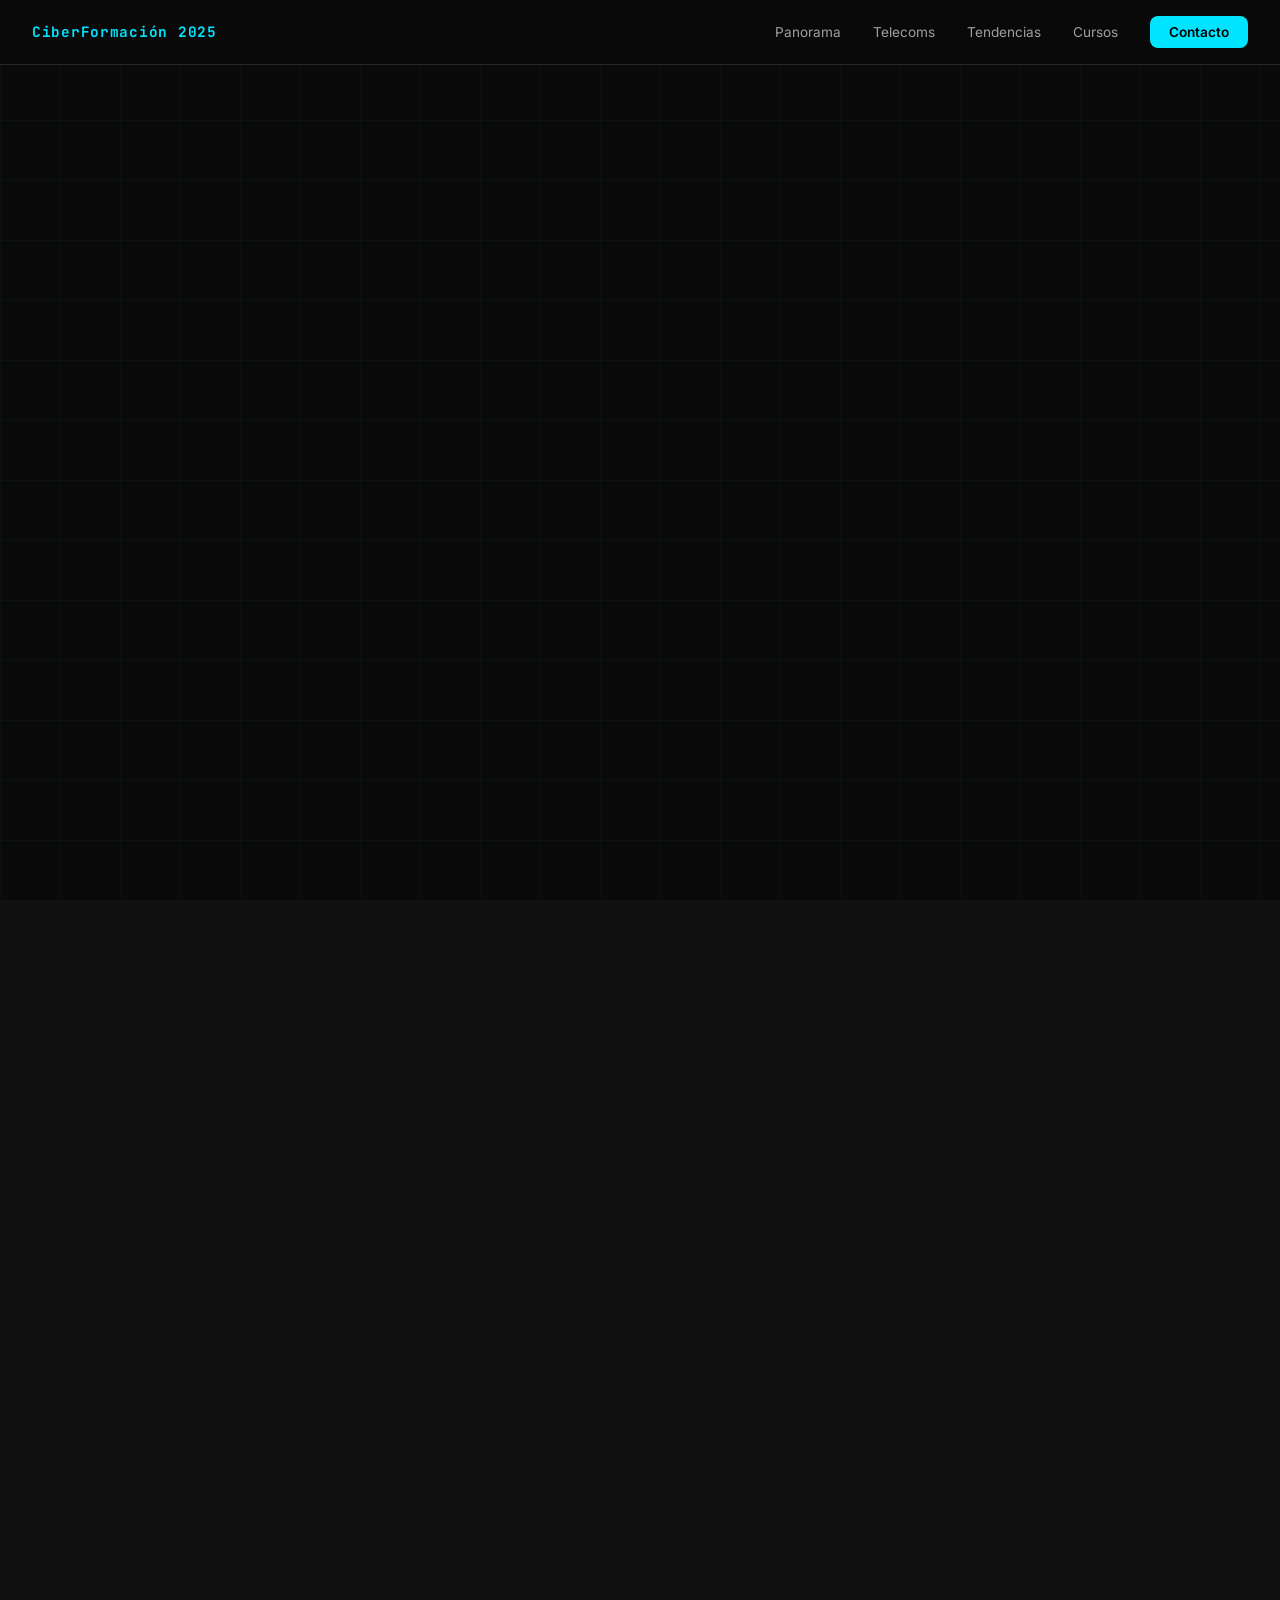
==== index.html @ 35f10e93 "feat: add global panorama section with 3 verified stat cards" ====
<!DOCTYPE html>
<html lang="es">
<head>
  <meta charset="UTF-8" />
  <meta name="viewport" content="width=device-width, initial-scale=1.0" />
  <meta name="description" content="Tendencias en cursos de ciberseguridad para institutos de telecomunicaciones — 2025" />
  <title>Tendencias en Ciberseguridad · Formación del Futuro</title>
  <link rel="preconnect" href="https://fonts.googleapis.com" />
  <link rel="preconnect" href="https://fonts.gstatic.com" crossorigin />
  <link href="https://fonts.googleapis.com/css2?family=Inter:wght@400;600;700;900&family=JetBrains+Mono:wght@400;700&display=swap" rel="stylesheet" />
  <link rel="stylesheet" href="assets/css/style.css" />
</head>
<body>
  <nav class="nav" id="nav">
    <div class="nav__logo">CiberFormación 2025</div>
    <ul class="nav__links">
      <li><a href="#panorama">Panorama</a></li>
      <li><a href="#telecoms">Telecoms</a></li>
      <li><a href="#tendencias">Tendencias</a></li>
      <li><a href="#cursos">Cursos</a></li>
      <li><a href="#contacto" class="nav__cta">Contacto</a></li>
    </ul>
  </nav>

  <main>
    <!-- Sección 1: HERO -->
    <section class="hero" id="hero">
      <div class="hero__bg-grid"></div>
      <div class="hero__content container">
        <div class="hero__badge mono reveal">&gt;_ Tendencias · 2025</div>
        <h1 class="hero__title reveal reveal-delay-1">
          El futuro de la<br />
          <span class="hero__highlight">ciberseguridad</span><br />
          se enseña hoy
        </h1>
        <p class="hero__subtitle reveal reveal-delay-2">
          Las tendencias globales en formación ya llegaron a la región.<br />
          ¿Está su institución preparada para la demanda del mercado?
        </p>
        <div class="hero__stat reveal reveal-delay-3">
          <span class="hero__stat-number mono">4.8M</span>
          <span class="hero__stat-label">puestos de ciberseguridad sin cubrir globalmente · ISC2, 2024</span>
        </div>
        <a href="#panorama" class="hero__cta reveal reveal-delay-4">
          Ver tendencias ↓
        </a>
      </div>
    </section>

    <!-- Sección 2: PANORAMA GLOBAL -->
    <section class="section panorama" id="panorama">
      <div class="container">
        <div class="section__header reveal">
          <span class="section__label">01 · Panorama Global</span>
          <h2 class="section__title">El cibercrimen ya es la<br />tercera economía del mundo</h2>
          <p class="section__subtitle">Los números hablan por sí solos. La brecha de talento calificado es una crisis global.</p>
        </div>

        <div class="stats-grid">
          <div class="stat-card reveal reveal-delay-1">
            <div class="stat-card__icon">👥</div>
            <div class="stat-card__number mono">4.8M</div>
            <div class="stat-card__label">puestos de ciberseguridad<br />sin cubrir globalmente</div>
            <div class="stat-card__source">ISC2 Cybersecurity Workforce Study, 2024</div>
          </div>

          <div class="stat-card stat-card--accent reveal reveal-delay-2">
            <div class="stat-card__icon">💰</div>
            <div class="stat-card__number mono">$9.5T</div>
            <div class="stat-card__label">costo global del cibercrimen<br />en 2024 (USD)</div>
            <div class="stat-card__source">Cybersecurity Ventures, 2024</div>
          </div>

          <div class="stat-card reveal reveal-delay-3">
            <div class="stat-card__icon">⚡</div>
            <div class="stat-card__number mono">+30%</div>
            <div class="stat-card__label">aumento en ataques a<br />infraestructura crítica (YoY)</div>
            <div class="stat-card__source">KnowBe4 Report, Ago 2024 · 420M ataques/año</div>
          </div>
        </div>
      </div>
    </section>

    <!-- Sección 3: TELECOMUNICACIONES -->
    <section class="section telecoms" id="telecoms">
    </section>

    <!-- Sección 4: QUÉ SE ENSEÑA HOY -->
    <section class="section tendencias" id="tendencias">
    </section>

    <!-- Sección 5: LA BRECHA -->
    <section class="section brecha" id="brecha">
    </section>

    <!-- Sección 6: CURSOS DEL FUTURO -->
    <section class="section cursos" id="cursos">
    </section>

    <!-- Sección 7: PRÓXIMOS PASOS -->
    <section class="section contacto" id="contacto">
    </section>
  </main>

  <script src="assets/js/main.js"></script>
</body>
</html>
---- assets/css/style.css ----
/* ===== VARIABLES ===== */
:root {
  --bg-primary: #0a0a0a;
  --bg-secondary: #111111;
  --bg-card: #161616;
  --bg-card-hover: #1e1e1e;
  --accent-cyan: #00e5ff;
  --accent-green: #00ff88;
  --accent-purple: #7c3aed;
  --text-primary: #f0f0f0;
  --text-secondary: #a0a0a0;
  --text-muted: #606060;
  --border: #2a2a2a;
  --font-sans: 'Inter', system-ui, sans-serif;
  --font-mono: 'JetBrains Mono', 'Courier New', monospace;
  --radius: 8px;
  --radius-lg: 16px;
  --shadow: 0 0 40px rgba(0, 229, 255, 0.08);
  --transition: 0.3s ease;
  --max-width: 1100px;
}

/* ===== RESET ===== */
*, *::before, *::after {
  box-sizing: border-box;
  margin: 0;
  padding: 0;
}

html {
  scroll-behavior: smooth;
  font-size: 16px;
}

body {
  background-color: var(--bg-primary);
  color: var(--text-primary);
  font-family: var(--font-sans);
  line-height: 1.6;
  overflow-x: hidden;
}

img { max-width: 100%; }
a { color: inherit; text-decoration: none; }

/* ===== TIPOGRAFÍA ===== */
h1, h2, h3, h4 {
  line-height: 1.2;
  font-weight: 700;
}

h1 { font-size: clamp(2.2rem, 5vw, 4rem); }
h2 { font-size: clamp(1.8rem, 3.5vw, 2.8rem); }
h3 { font-size: clamp(1.2rem, 2vw, 1.5rem); }

.mono { font-family: var(--font-mono); }

/* ===== LAYOUT UTILIDADES ===== */
.container {
  max-width: var(--max-width);
  margin: 0 auto;
  padding: 0 2rem;
}

.section {
  padding: 6rem 0;
}

.section__header {
  text-align: center;
  margin-bottom: 4rem;
}

.section__label {
  font-family: var(--font-mono);
  font-size: 0.8rem;
  color: var(--accent-cyan);
  letter-spacing: 0.2em;
  text-transform: uppercase;
  margin-bottom: 1rem;
  display: block;
}

.section__title {
  color: var(--text-primary);
  margin-bottom: 1rem;
}

.section__subtitle {
  color: var(--text-secondary);
  font-size: 1.1rem;
  max-width: 600px;
  margin: 0 auto;
}

/* ===== ANIMACIONES AL SCROLL ===== */
.reveal {
  opacity: 0;
  transform: translateY(30px);
  transition: opacity 0.6s ease, transform 0.6s ease;
}

.reveal.visible {
  opacity: 1;
  transform: translateY(0);
}

.reveal-delay-1 { transition-delay: 0.1s; }
.reveal-delay-2 { transition-delay: 0.2s; }
.reveal-delay-3 { transition-delay: 0.3s; }
.reveal-delay-4 { transition-delay: 0.4s; }
.reveal-delay-5 { transition-delay: 0.5s; }

/* ===== NAV ===== */
.nav {
  position: fixed;
  top: 0;
  left: 0;
  right: 0;
  z-index: 100;
  display: flex;
  align-items: center;
  justify-content: space-between;
  padding: 1.2rem 2rem;
  background: rgba(10, 10, 10, 0.85);
  backdrop-filter: blur(12px);
  border-bottom: 1px solid var(--border);
  transition: var(--transition);
}

.nav__logo {
  font-family: var(--font-mono);
  font-size: 0.9rem;
  color: var(--accent-cyan);
  font-weight: 700;
  letter-spacing: 0.05em;
}

.nav__links {
  display: flex;
  list-style: none;
  gap: 2rem;
  align-items: center;
}

.nav__links a {
  font-size: 0.85rem;
  color: var(--text-secondary);
  transition: color var(--transition);
}

.nav__links a:hover { color: var(--text-primary); }

.nav__cta {
  background: var(--accent-cyan);
  color: #000 !important;
  padding: 0.5rem 1.2rem;
  border-radius: var(--radius);
  font-weight: 600;
  font-size: 0.85rem !important;
  transition: opacity var(--transition) !important;
}

.nav__cta:hover { opacity: 0.85; }

@media (max-width: 768px) {
  .nav__links { display: none; }
}

/* ===== HERO ===== */
.hero {
  min-height: 100vh;
  display: flex;
  align-items: center;
  position: relative;
  overflow: hidden;
  padding: 8rem 0 4rem;
}

.hero__bg-grid {
  position: absolute;
  inset: 0;
  background-image:
    linear-gradient(rgba(0, 229, 255, 0.03) 1px, transparent 1px),
    linear-gradient(90deg, rgba(0, 229, 255, 0.03) 1px, transparent 1px);
  background-size: 60px 60px;
  pointer-events: none;
}

.hero__content {
  position: relative;
  z-index: 1;
}

.hero__badge {
  display: inline-block;
  font-size: 0.8rem;
  color: var(--accent-green);
  letter-spacing: 0.15em;
  margin-bottom: 1.5rem;
  padding: 0.4rem 1rem;
  border: 1px solid rgba(0, 255, 136, 0.3);
  border-radius: 999px;
}

.hero__title {
  font-size: clamp(2.8rem, 7vw, 5.5rem);
  font-weight: 900;
  line-height: 1.05;
  margin-bottom: 1.5rem;
  color: var(--text-primary);
}

.hero__highlight {
  color: var(--accent-cyan);
}

.hero__subtitle {
  font-size: clamp(1rem, 2vw, 1.2rem);
  color: var(--text-secondary);
  max-width: 560px;
  margin-bottom: 2.5rem;
  line-height: 1.7;
}

.hero__stat {
  display: flex;
  align-items: baseline;
  gap: 1rem;
  margin-bottom: 3rem;
  padding: 1.2rem 1.5rem;
  background: var(--bg-card);
  border: 1px solid var(--border);
  border-left: 3px solid var(--accent-cyan);
  border-radius: var(--radius);
  max-width: 520px;
}

.hero__stat-number {
  font-size: 2.5rem;
  font-weight: 700;
  color: var(--accent-cyan);
  white-space: nowrap;
}

.hero__stat-label {
  font-size: 0.82rem;
  color: var(--text-secondary);
  line-height: 1.4;
}

.hero__cta {
  display: inline-block;
  background: var(--accent-cyan);
  color: #000;
  font-weight: 700;
  font-size: 1rem;
  padding: 1rem 2.5rem;
  border-radius: var(--radius);
  transition: opacity var(--transition), transform var(--transition);
}

.hero__cta:hover {
  opacity: 0.85;
  transform: translateY(-2px);
}

/* ===== PANORAMA / STATS GRID ===== */
.panorama {
  background: var(--bg-secondary);
}

.stats-grid {
  display: grid;
  grid-template-columns: repeat(auto-fit, minmax(280px, 1fr));
  gap: 1.5rem;
}

.stat-card {
  background: var(--bg-card);
  border: 1px solid var(--border);
  border-radius: var(--radius-lg);
  padding: 2rem;
  transition: transform var(--transition), box-shadow var(--transition);
}

.stat-card:hover {
  transform: translateY(-4px);
  box-shadow: var(--shadow);
}

.stat-card--accent {
  border-color: rgba(0, 229, 255, 0.3);
  background: linear-gradient(135deg, var(--bg-card) 0%, rgba(0, 229, 255, 0.05) 100%);
}

.stat-card__icon {
  font-size: 2rem;
  margin-bottom: 1rem;
}

.stat-card__number {
  font-size: 3rem;
  font-weight: 700;
  color: var(--accent-cyan);
  line-height: 1;
  margin-bottom: 0.75rem;
}

.stat-card__label {
  font-size: 1rem;
  color: var(--text-primary);
  margin-bottom: 1rem;
  line-height: 1.4;
}

.stat-card__source {
  font-size: 0.72rem;
  color: var(--text-muted);
  font-family: var(--font-mono);
  border-top: 1px solid var(--border);
  padding-top: 0.75rem;
  margin-top: auto;
}
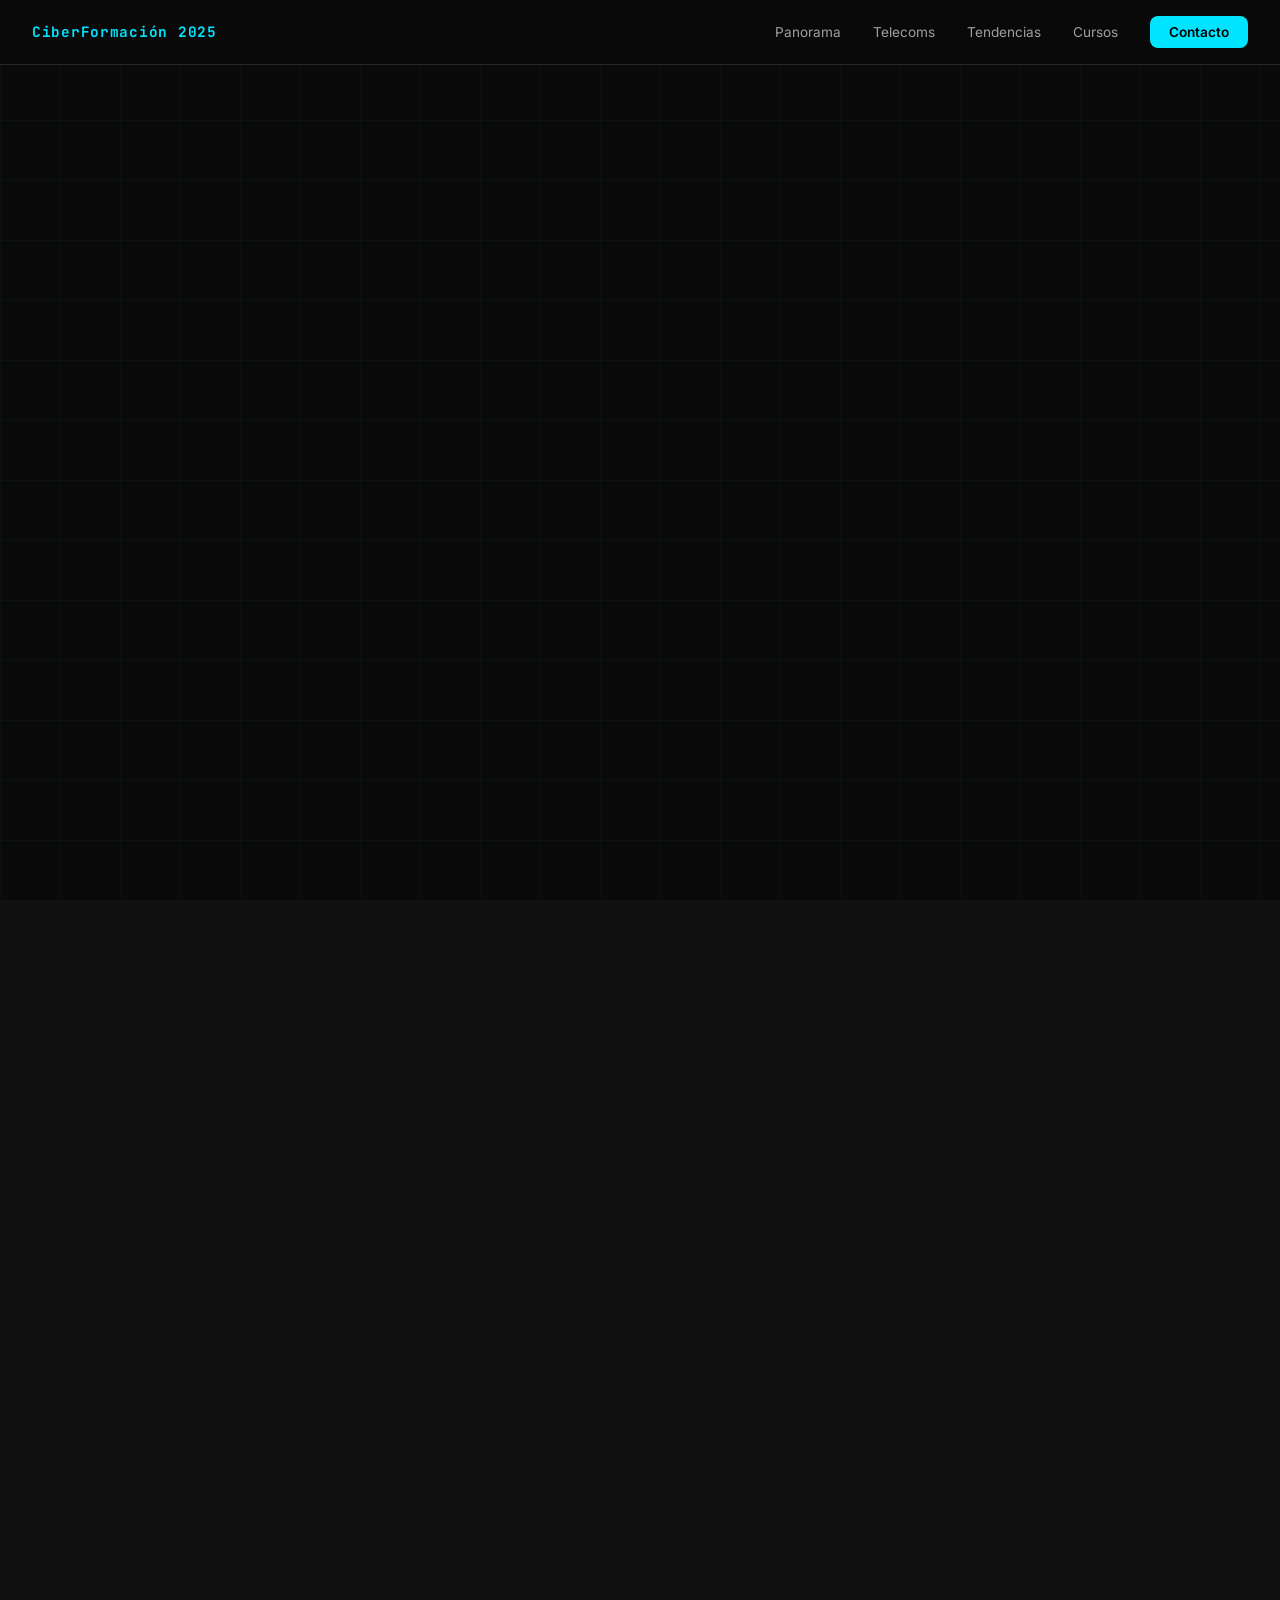
==== commit 8eb462c2: "feat: add telecoms threats section with Peruvian regulatory context" ====
--- a/index.html
+++ b/index.html
@@ -83,6 +83,63 @@
 
     <!-- Sección 3: TELECOMUNICACIONES -->
     <section class="section telecoms" id="telecoms">
+      <div class="container">
+        <div class="section__header reveal">
+          <span class="section__label">02 · Sector Telecomunicaciones</span>
+          <h2 class="section__title">Telecomunicaciones:<br />el sector más atacado</h2>
+          <p class="section__subtitle">La convergencia 5G, IT/OT y nuevas regulaciones convierten a este sector en objetivo prioritario.</p>
+        </div>
+
+        <div class="telecoms__grid">
+          <div class="telecoms__stats">
+            <div class="threat-item reveal reveal-delay-1">
+              <div class="threat-item__number mono">~50%</div>
+              <div class="threat-item__info">
+                <strong>del volumen global de DDoS</strong> afecta a telecoms · 37,000 ataques solo en H1 2023
+                <span class="threat-item__source">Zayo DDoS Report, 2023</span>
+              </div>
+            </div>
+            <div class="threat-item reveal reveal-delay-2">
+              <div class="threat-item__number mono">81%</div>
+              <div class="threat-item__info">
+                <strong>de organizaciones telecom</strong> están preocupadas por amenazas específicas a redes 5G
+                <span class="threat-item__source">Thales Telecom Data Threat Report, 2023</span>
+              </div>
+            </div>
+            <div class="threat-item reveal reveal-delay-3">
+              <div class="threat-item__number mono">73%</div>
+              <div class="threat-item__info">
+                <strong>de organizaciones con infraestructura OT</strong> sufrieron intrusiones que afectaron sistemas (era 49% en 2023)
+                <span class="threat-item__source">Fortinet OT Cybersecurity Report, 2024</span>
+              </div>
+            </div>
+            <div class="threat-item reveal reveal-delay-4">
+              <div class="threat-item__number mono">9</div>
+              <div class="threat-item__info">
+                <strong>operadoras de EEUU comprometidas</strong> por Salt Typhoon (China) — 1M+ registros de metadatos
+                <span class="threat-item__source">FBI/CISA Joint Advisory, 2024</span>
+              </div>
+            </div>
+          </div>
+
+          <div class="telecoms__regulation reveal reveal-delay-2">
+            <h3 class="telecoms__reg-title">Marco regulatorio — Perú</h3>
+            <div class="reg-card">
+              <div class="reg-card__badge mono">DS 017-2024-PCM</div>
+              <p class="reg-card__desc">Ley de Ciberdefensa — telecomunicaciones explícitamente incluido como infraestructura crítica. MTC y OSIPTEL como entidades responsables.</p>
+            </div>
+            <div class="reg-card reg-card--green">
+              <div class="reg-card__badge mono">ESNACIB 2026–2028</div>
+              <p class="reg-card__desc">Estrategia Nacional de Ciberseguridad recién aprobada. 8 pilares estratégicos de coordinación público-privada.</p>
+            </div>
+            <div class="reg-card">
+              <div class="reg-card__badge mono">&gt;1M ataques</div>
+              <p class="reg-card__desc">Ataques registrados en Perú durante 2024. El sector telecomunicaciones entre los más afectados.</p>
+              <span class="reg-card__source">El Comercio / Kaspersky, 2024</span>
+            </div>
+          </div>
+        </div>
+      </div>
     </section>
 
     <!-- Sección 4: QUÉ SE ENSEÑA HOY -->
--- a/assets/css/style.css
+++ b/assets/css/style.css
@@ -322,3 +322,89 @@
   padding-top: 0.75rem;
   margin-top: auto;
 }
+
+/* ===== TELECOMUNICACIONES ===== */
+.telecoms__grid {
+  display: grid;
+  grid-template-columns: 1fr 1fr;
+  gap: 3rem;
+  align-items: start;
+}
+
+@media (max-width: 768px) {
+  .telecoms__grid { grid-template-columns: 1fr; }
+}
+
+.threat-item {
+  display: flex;
+  gap: 1.2rem;
+  align-items: flex-start;
+  padding: 1.5rem 0;
+  border-bottom: 1px solid var(--border);
+}
+
+.threat-item:last-child { border-bottom: none; }
+
+.threat-item__number {
+  font-size: 2rem;
+  font-weight: 700;
+  color: var(--accent-green);
+  min-width: 80px;
+  line-height: 1;
+}
+
+.threat-item__info {
+  font-size: 0.9rem;
+  color: var(--text-secondary);
+  line-height: 1.5;
+}
+
+.threat-item__info strong { color: var(--text-primary); }
+
+.threat-item__source {
+  display: block;
+  font-size: 0.7rem;
+  font-family: var(--font-mono);
+  color: var(--text-muted);
+  margin-top: 0.5rem;
+}
+
+.telecoms__reg-title {
+  font-size: 1rem;
+  color: var(--text-secondary);
+  text-transform: uppercase;
+  letter-spacing: 0.1em;
+  margin-bottom: 1.5rem;
+  font-family: var(--font-mono);
+}
+
+.reg-card {
+  background: var(--bg-card);
+  border: 1px solid var(--border);
+  border-radius: var(--radius);
+  padding: 1.2rem;
+  margin-bottom: 1rem;
+}
+
+.reg-card--green { border-left: 3px solid var(--accent-green); }
+
+.reg-card__badge {
+  font-size: 0.75rem;
+  color: var(--accent-cyan);
+  margin-bottom: 0.5rem;
+  font-weight: 700;
+}
+
+.reg-card__desc {
+  font-size: 0.85rem;
+  color: var(--text-secondary);
+  line-height: 1.5;
+}
+
+.reg-card__source {
+  font-size: 0.7rem;
+  color: var(--text-muted);
+  font-family: var(--font-mono);
+  display: block;
+  margin-top: 0.5rem;
+}
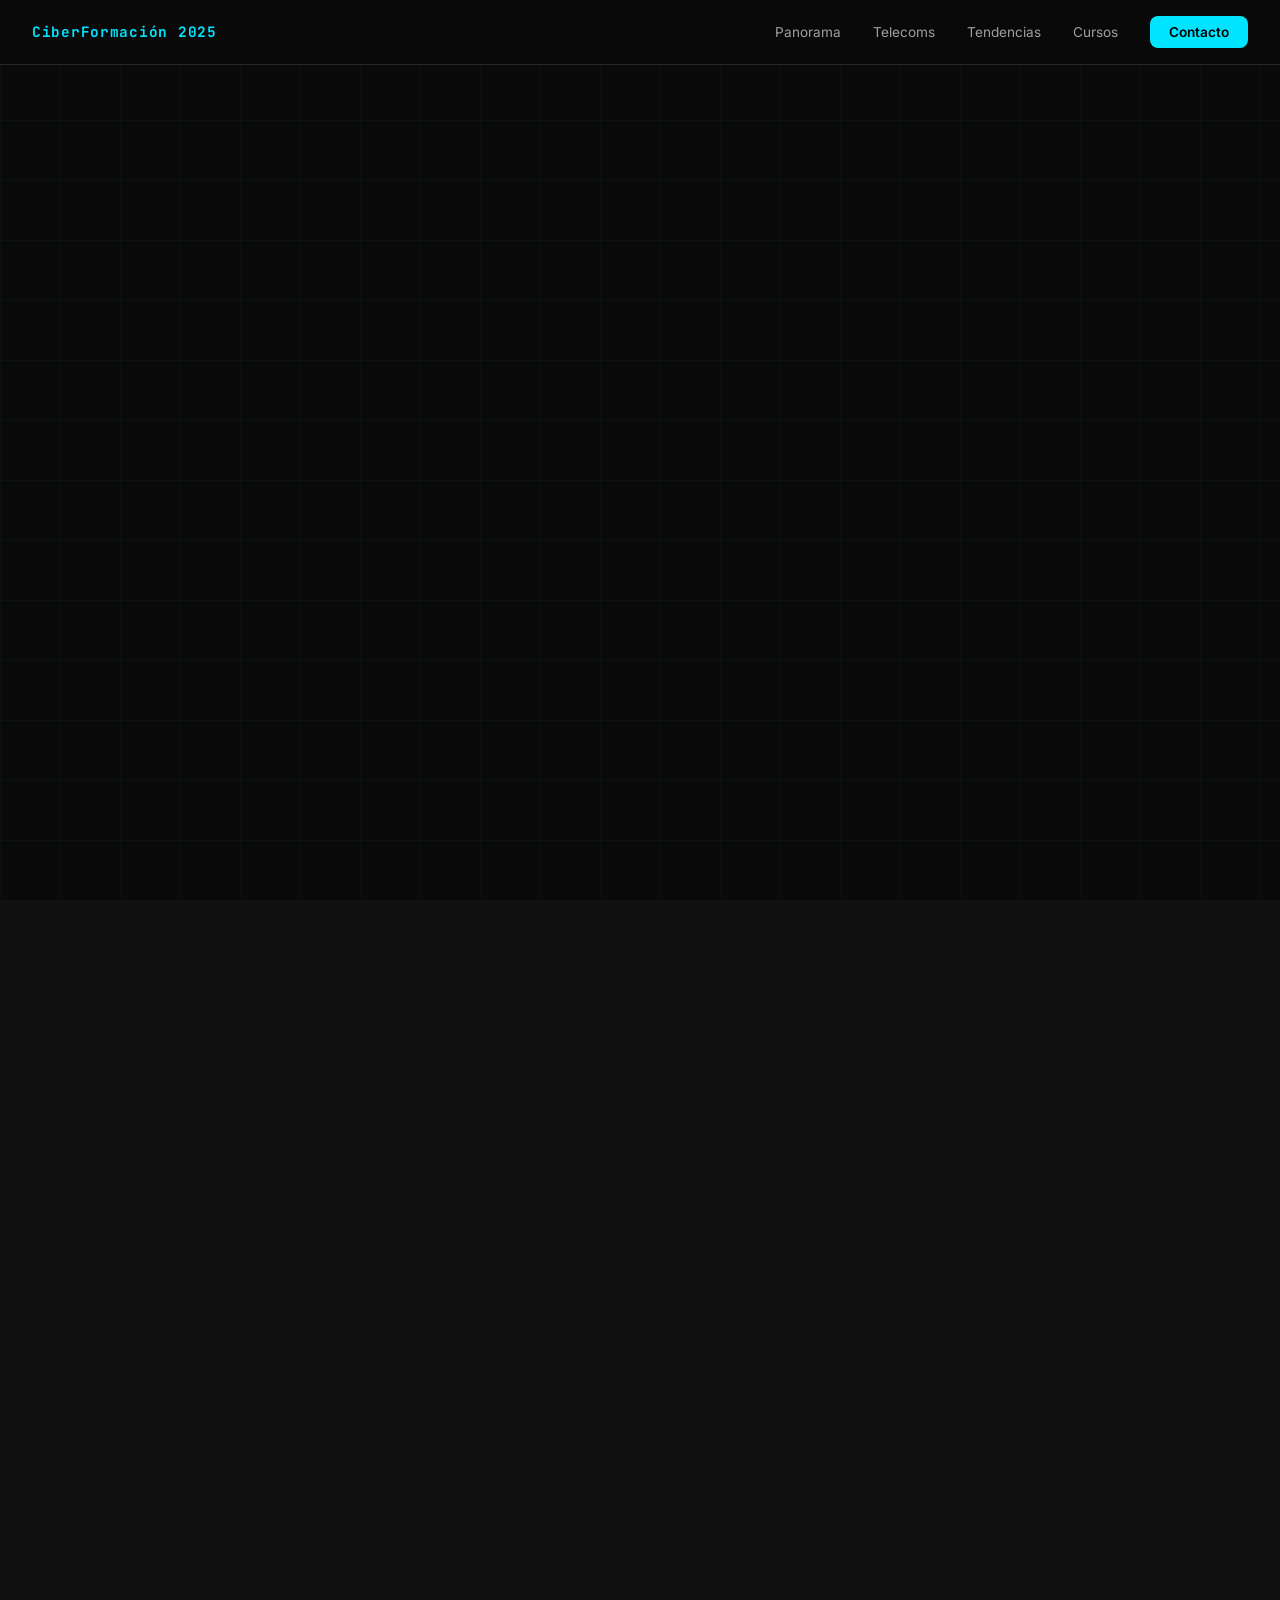
==== commit 3427efab: "feat: add global training trends section with 6 course cards" ====
--- a/index.html
+++ b/index.html
@@ -144,6 +144,52 @@
 
     <!-- Sección 4: QUÉ SE ENSEÑA HOY -->
     <section class="section tendencias" id="tendencias">
+      <div class="container">
+        <div class="section__header reveal">
+          <span class="section__label">03 · Formación Global</span>
+          <h2 class="section__title">Lo que los mejores<br />institutos ya enseñan</h2>
+          <p class="section__subtitle">SANS Institute, EC-Council, ISC2 e ISACA marcan la pauta. Estos son los cursos con mayor demanda.</p>
+        </div>
+
+        <div class="courses-trend-grid">
+          <div class="course-trend reveal reveal-delay-1">
+            <div class="course-trend__tag">Tendencia #1</div>
+            <h3 class="course-trend__title">AI aplicada a Ciberseguridad</h3>
+            <p class="course-trend__desc">Detección de amenazas con ML, análisis de anomalías, automatización de respuesta a incidentes (SOAR).</p>
+            <div class="course-trend__orgs">SANS · ISC2</div>
+          </div>
+          <div class="course-trend reveal reveal-delay-2">
+            <div class="course-trend__tag">Tendencia #2</div>
+            <h3 class="course-trend__title">Cloud Security &amp; Zero Trust</h3>
+            <p class="course-trend__desc">Seguridad en AWS/Azure/GCP, arquitecturas Zero Trust, gestión de identidades en entornos multi-nube.</p>
+            <div class="course-trend__orgs">EC-Council · ISACA</div>
+          </div>
+          <div class="course-trend reveal reveal-delay-3">
+            <div class="course-trend__tag">Tendencia #3</div>
+            <h3 class="course-trend__title">OT/ICS Security</h3>
+            <p class="course-trend__desc">Protección de sistemas de control industrial (SCADA, PLC), convergencia IT/OT, frameworks ICS específicos.</p>
+            <div class="course-trend__orgs">SANS ICS · ISC2</div>
+          </div>
+          <div class="course-trend reveal reveal-delay-4">
+            <div class="course-trend__tag">Tendencia #4</div>
+            <h3 class="course-trend__title">Threat Intelligence</h3>
+            <p class="course-trend__desc">Análisis de actores de amenaza, inteligencia táctica/operacional/estratégica, marcos MITRE ATT&amp;CK.</p>
+            <div class="course-trend__orgs">SANS · EC-Council</div>
+          </div>
+          <div class="course-trend reveal reveal-delay-5">
+            <div class="course-trend__tag">Tendencia #5</div>
+            <h3 class="course-trend__title">Seguridad en Redes 5G</h3>
+            <p class="course-trend__desc">Arquitectura de seguridad 5G según estándares 3GPP, vectores de ataque al núcleo de red, slicing seguro.</p>
+            <div class="course-trend__orgs">GSMA · ETSI</div>
+          </div>
+          <div class="course-trend reveal reveal-delay-1">
+            <div class="course-trend__tag">Tendencia #6</div>
+            <h3 class="course-trend__title">GRC &amp; Cumplimiento</h3>
+            <p class="course-trend__desc">Gestión de riesgos, NIS2, ISO 27001, marcos regulatorios nacionales. Creciente demanda en sector público y telecoms.</p>
+            <div class="course-trend__orgs">ISACA · ISC2</div>
+          </div>
+        </div>
+      </div>
     </section>
 
     <!-- Sección 5: LA BRECHA -->
--- a/assets/css/style.css
+++ b/assets/css/style.css
@@ -408,3 +408,54 @@
   display: block;
   margin-top: 0.5rem;
 }
+
+/* ===== QUÉ SE ENSEÑA HOY ===== */
+.tendencias { background: var(--bg-secondary); }
+
+.courses-trend-grid {
+  display: grid;
+  grid-template-columns: repeat(auto-fit, minmax(300px, 1fr));
+  gap: 1.5rem;
+}
+
+.course-trend {
+  background: var(--bg-card);
+  border: 1px solid var(--border);
+  border-radius: var(--radius-lg);
+  padding: 1.75rem;
+  transition: transform var(--transition), border-color var(--transition);
+}
+
+.course-trend:hover {
+  transform: translateY(-3px);
+  border-color: rgba(0, 229, 255, 0.3);
+}
+
+.course-trend__tag {
+  font-family: var(--font-mono);
+  font-size: 0.7rem;
+  color: var(--accent-green);
+  letter-spacing: 0.1em;
+  text-transform: uppercase;
+  margin-bottom: 0.75rem;
+}
+
+.course-trend__title {
+  font-size: 1.1rem;
+  color: var(--text-primary);
+  margin-bottom: 0.75rem;
+}
+
+.course-trend__desc {
+  font-size: 0.88rem;
+  color: var(--text-secondary);
+  line-height: 1.6;
+  margin-bottom: 1.2rem;
+}
+
+.course-trend__orgs {
+  font-family: var(--font-mono);
+  font-size: 0.72rem;
+  color: var(--accent-cyan);
+  opacity: 0.7;
+}
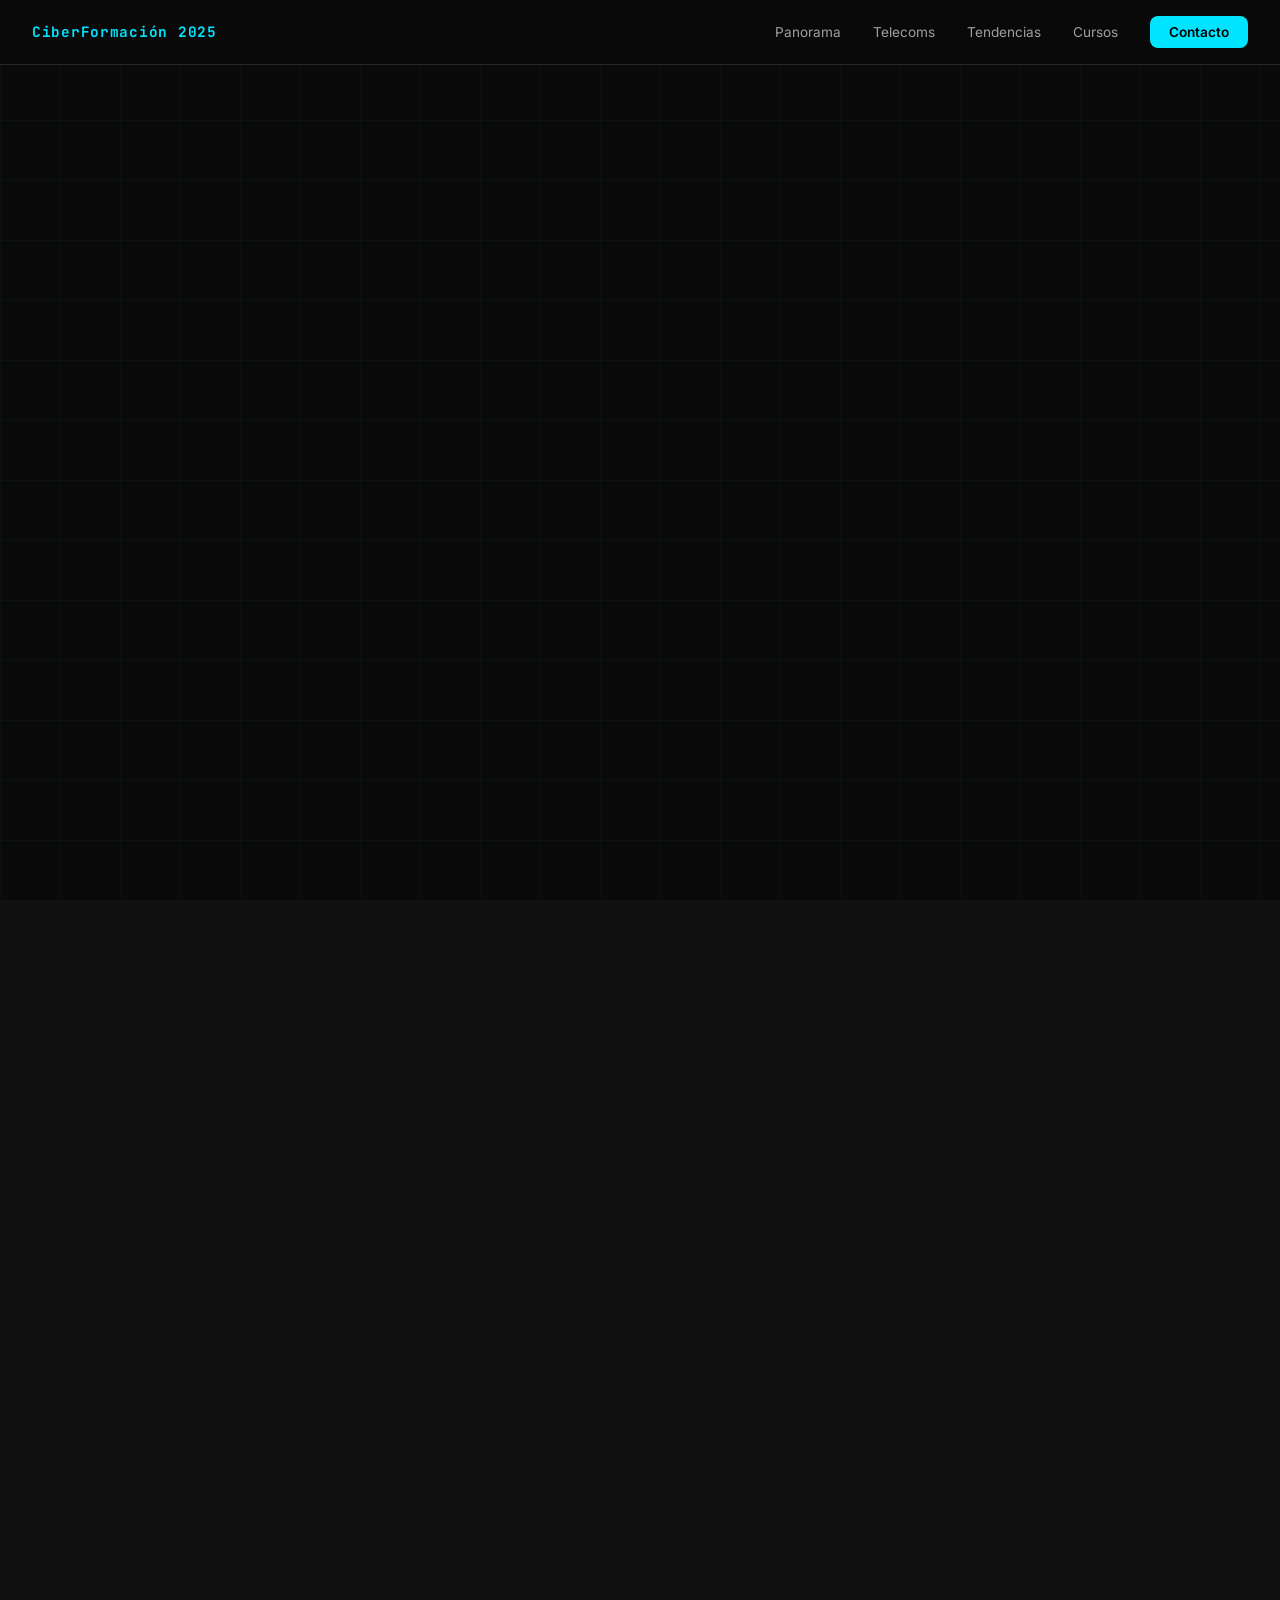
==== commit 119eb304: "feat: add gap analysis section with demand/supply comparison" ====
--- a/index.html
+++ b/index.html
@@ -194,6 +194,47 @@
 
     <!-- Sección 5: LA BRECHA -->
     <section class="section brecha" id="brecha">
+      <div class="container">
+        <div class="section__header reveal">
+          <span class="section__label">04 · La Oportunidad</span>
+          <h2 class="section__title">La brecha que nadie<br />está llenando en la región</h2>
+          <p class="section__subtitle">Latinoamérica enfrenta la misma demanda global, con una oferta educativa que no ha evolucionado al mismo ritmo.</p>
+        </div>
+
+        <div class="brecha__content">
+          <div class="brecha__comparison reveal">
+            <div class="brecha__col brecha__col--demand">
+              <h3 class="brecha__col-title">Lo que el mercado pide</h3>
+              <ul class="brecha__list">
+                <li>Especialistas en seguridad 5G</li>
+                <li>Profesionales OT/ICS certificados</li>
+                <li>Analistas de Threat Intelligence</li>
+                <li>Arquitectos Zero Trust</li>
+                <li>Expertos en cumplimiento normativo</li>
+              </ul>
+            </div>
+            <div class="brecha__arrow">→</div>
+            <div class="brecha__col brecha__col--supply">
+              <h3 class="brecha__col-title">Lo que la oferta actual entrega</h3>
+              <ul class="brecha__list brecha__list--muted">
+                <li>Cursos genéricos de seguridad IT</li>
+                <li>Fundamentos desactualizados</li>
+                <li>Sin enfoque en infraestructura crítica</li>
+                <li>Sin contexto regulatorio local</li>
+                <li>Sin componente práctico en telecoms</li>
+              </ul>
+            </div>
+          </div>
+
+          <div class="brecha__opportunity reveal reveal-delay-2">
+            <div class="brecha__opp-icon mono">[!]</div>
+            <div>
+              <h3 class="brecha__opp-title">La posición estratégica del instituto</h3>
+              <p class="brecha__opp-desc">Un instituto de telecomunicaciones tiene infraestructura, red de contactos en la industria y credibilidad técnica que ningún centro de capacitación genérico puede replicar. Esa ventaja, combinada con cursos de vanguardia, es difícil de igualar.</p>
+            </div>
+          </div>
+        </div>
+      </div>
     </section>
 
     <!-- Sección 6: CURSOS DEL FUTURO -->
--- a/assets/css/style.css
+++ b/assets/css/style.css
@@ -459,3 +459,90 @@
   color: var(--accent-cyan);
   opacity: 0.7;
 }
+
+/* ===== LA BRECHA ===== */
+.brecha { background: var(--bg-primary); }
+
+.brecha__comparison {
+  display: flex;
+  gap: 2rem;
+  align-items: flex-start;
+  margin-bottom: 3rem;
+  flex-wrap: wrap;
+}
+
+.brecha__col { flex: 1; min-width: 240px; }
+
+.brecha__col-title {
+  font-size: 0.85rem;
+  font-family: var(--font-mono);
+  text-transform: uppercase;
+  letter-spacing: 0.1em;
+  margin-bottom: 1.5rem;
+  padding-bottom: 0.75rem;
+  border-bottom: 1px solid var(--border);
+}
+
+.brecha__col--demand .brecha__col-title { color: var(--accent-green); }
+.brecha__col--supply .brecha__col-title { color: var(--text-muted); }
+
+.brecha__list {
+  list-style: none;
+  display: flex;
+  flex-direction: column;
+  gap: 0.75rem;
+}
+
+.brecha__list li {
+  font-size: 0.95rem;
+  color: var(--text-primary);
+  padding-left: 1.2rem;
+  position: relative;
+}
+
+.brecha__list li::before {
+  content: '✓';
+  color: var(--accent-green);
+  position: absolute;
+  left: 0;
+  font-size: 0.8rem;
+}
+
+.brecha__list--muted li { color: var(--text-secondary); }
+.brecha__list--muted li::before { content: '✗'; color: var(--text-muted); }
+
+.brecha__arrow {
+  font-size: 2rem;
+  color: var(--border);
+  align-self: center;
+  flex-shrink: 0;
+}
+
+.brecha__opportunity {
+  display: flex;
+  gap: 1.5rem;
+  align-items: flex-start;
+  background: linear-gradient(135deg, var(--bg-card), rgba(0, 229, 255, 0.05));
+  border: 1px solid rgba(0, 229, 255, 0.2);
+  border-radius: var(--radius-lg);
+  padding: 2rem;
+}
+
+.brecha__opp-icon {
+  font-size: 1.5rem;
+  color: var(--accent-cyan);
+  flex-shrink: 0;
+  padding-top: 0.2rem;
+}
+
+.brecha__opp-title {
+  font-size: 1.1rem;
+  margin-bottom: 0.75rem;
+  color: var(--accent-cyan);
+}
+
+.brecha__opp-desc {
+  font-size: 0.92rem;
+  color: var(--text-secondary);
+  line-height: 1.7;
+}
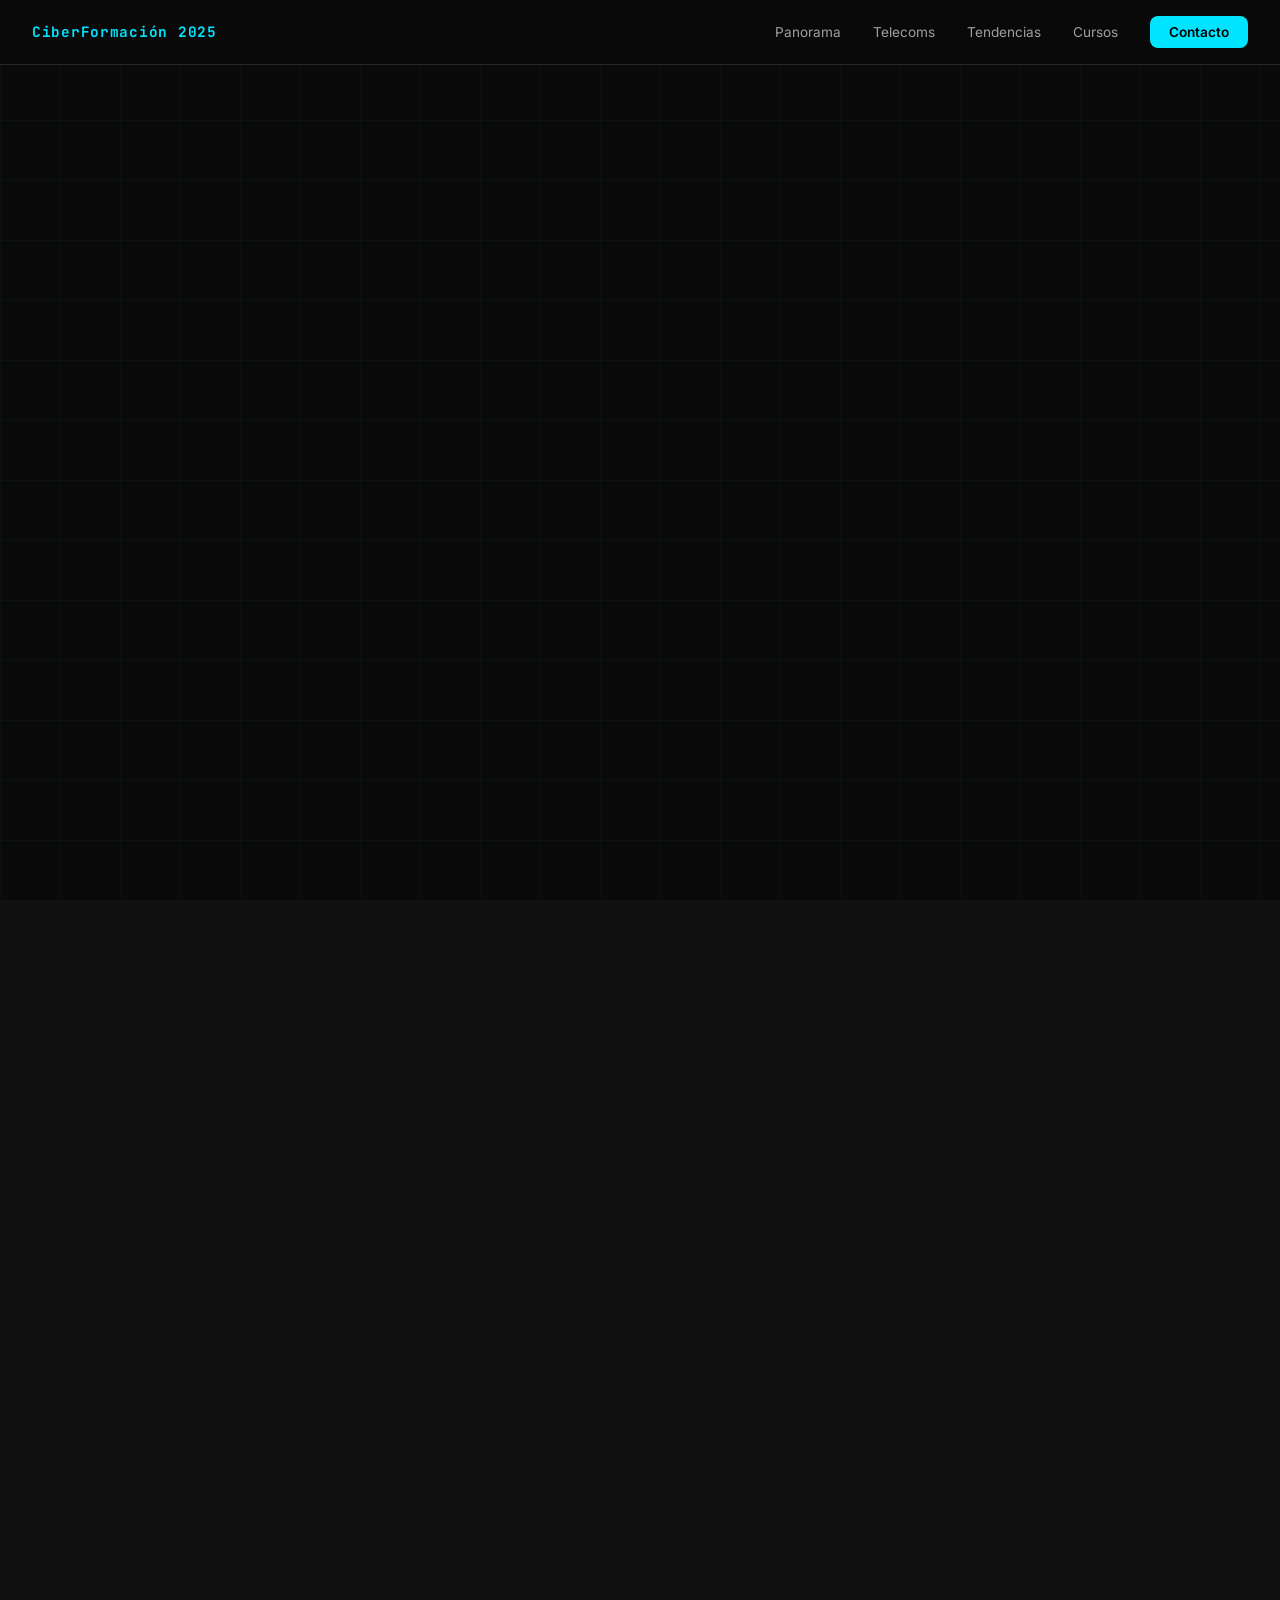
==== commit 5df6a9da: "feat: add 5 proposed course cards with tags" ====
--- a/index.html
+++ b/index.html
@@ -239,6 +239,70 @@
 
     <!-- Sección 6: CURSOS DEL FUTURO -->
     <section class="section cursos" id="cursos">
+      <div class="container">
+        <div class="section__header reveal">
+          <span class="section__label">05 · Propuesta de Valor</span>
+          <h2 class="section__title">5 cursos para liderar<br />el mercado regional</h2>
+          <p class="section__subtitle">Diseñados específicamente para el perfil de un instituto de telecomunicaciones con visión de futuro.</p>
+        </div>
+
+        <div class="proposed-courses">
+          <div class="proposed-course reveal reveal-delay-1">
+            <div class="proposed-course__num mono">01</div>
+            <div class="proposed-course__body">
+              <h3 class="proposed-course__title">Seguridad en Redes 5G</h3>
+              <p class="proposed-course__desc">Arquitectura de seguridad 5G según estándares 3GPP, vectores de ataque al núcleo de red, slicing seguro y gestión de identidades en entornos móviles.</p>
+              <div class="proposed-course__tags">
+                <span class="tag">5G</span><span class="tag">3GPP</span><span class="tag">Network Slicing</span>
+              </div>
+            </div>
+          </div>
+
+          <div class="proposed-course reveal reveal-delay-2">
+            <div class="proposed-course__num mono">02</div>
+            <div class="proposed-course__body">
+              <h3 class="proposed-course__title">Ciberseguridad para Infraestructura Crítica (OT/ICS)</h3>
+              <p class="proposed-course__desc">Protección de sistemas SCADA, PLC y convergencia IT/OT. Marco IEC 62443, detección de intrusiones en redes industriales, caso de estudio Salt Typhoon.</p>
+              <div class="proposed-course__tags">
+                <span class="tag">OT/ICS</span><span class="tag">SCADA</span><span class="tag">IEC 62443</span>
+              </div>
+            </div>
+          </div>
+
+          <div class="proposed-course reveal reveal-delay-3">
+            <div class="proposed-course__num mono">03</div>
+            <div class="proposed-course__body">
+              <h3 class="proposed-course__title">Cloud Security &amp; Zero Trust Architecture</h3>
+              <p class="proposed-course__desc">Seguridad en entornos multi-nube, implementación de Zero Trust (NIST SP 800-207), gestión de acceso privilegiado (PAM) y CASB.</p>
+              <div class="proposed-course__tags">
+                <span class="tag">Zero Trust</span><span class="tag">Cloud</span><span class="tag">IAM</span>
+              </div>
+            </div>
+          </div>
+
+          <div class="proposed-course reveal reveal-delay-4">
+            <div class="proposed-course__num mono">04</div>
+            <div class="proposed-course__body">
+              <h3 class="proposed-course__title">AI aplicada a la Detección de Amenazas</h3>
+              <p class="proposed-course__desc">Machine learning para detección de anomalías, análisis de comportamiento (UEBA), automatización con SOAR y plataformas XDR de nueva generación.</p>
+              <div class="proposed-course__tags">
+                <span class="tag">AI/ML</span><span class="tag">SOAR</span><span class="tag">XDR</span>
+              </div>
+            </div>
+          </div>
+
+          <div class="proposed-course reveal reveal-delay-5">
+            <div class="proposed-course__num mono">05</div>
+            <div class="proposed-course__body">
+              <h3 class="proposed-course__title">Gestión de Riesgos y Cumplimiento Normativo</h3>
+              <p class="proposed-course__desc">Marco regulatorio peruano (DS 017-2024-PCM, ESNACIB 2026-2028), ISO/IEC 27001, gestión de riesgos según NIST CSF 2.0 y preparación para auditorías.</p>
+              <div class="proposed-course__tags">
+                <span class="tag">GRC</span><span class="tag">ISO 27001</span><span class="tag">NIST CSF</span>
+              </div>
+            </div>
+          </div>
+        </div>
+      </div>
     </section>
 
     <!-- Sección 7: PRÓXIMOS PASOS -->
--- a/assets/css/style.css
+++ b/assets/css/style.css
@@ -546,3 +546,66 @@
   color: var(--text-secondary);
   line-height: 1.7;
 }
+
+/* ===== CURSOS DEL FUTURO ===== */
+.cursos { background: var(--bg-secondary); }
+
+.proposed-courses {
+  display: flex;
+  flex-direction: column;
+  gap: 1rem;
+}
+
+.proposed-course {
+  display: flex;
+  gap: 2rem;
+  align-items: flex-start;
+  background: var(--bg-card);
+  border: 1px solid var(--border);
+  border-radius: var(--radius-lg);
+  padding: 1.75rem;
+  transition: transform var(--transition), border-color var(--transition);
+}
+
+.proposed-course:hover {
+  transform: translateX(6px);
+  border-color: rgba(0, 229, 255, 0.3);
+}
+
+.proposed-course__num {
+  font-size: 2rem;
+  font-weight: 700;
+  color: var(--border);
+  flex-shrink: 0;
+  width: 48px;
+  line-height: 1;
+  padding-top: 0.2rem;
+}
+
+.proposed-course__title {
+  font-size: 1.1rem;
+  margin-bottom: 0.5rem;
+  color: var(--text-primary);
+}
+
+.proposed-course__desc {
+  font-size: 0.88rem;
+  color: var(--text-secondary);
+  line-height: 1.6;
+  margin-bottom: 1rem;
+}
+
+.proposed-course__tags {
+  display: flex;
+  gap: 0.5rem;
+  flex-wrap: wrap;
+}
+
+.tag {
+  font-family: var(--font-mono);
+  font-size: 0.7rem;
+  color: var(--accent-cyan);
+  border: 1px solid rgba(0, 229, 255, 0.3);
+  padding: 0.2rem 0.6rem;
+  border-radius: 999px;
+}
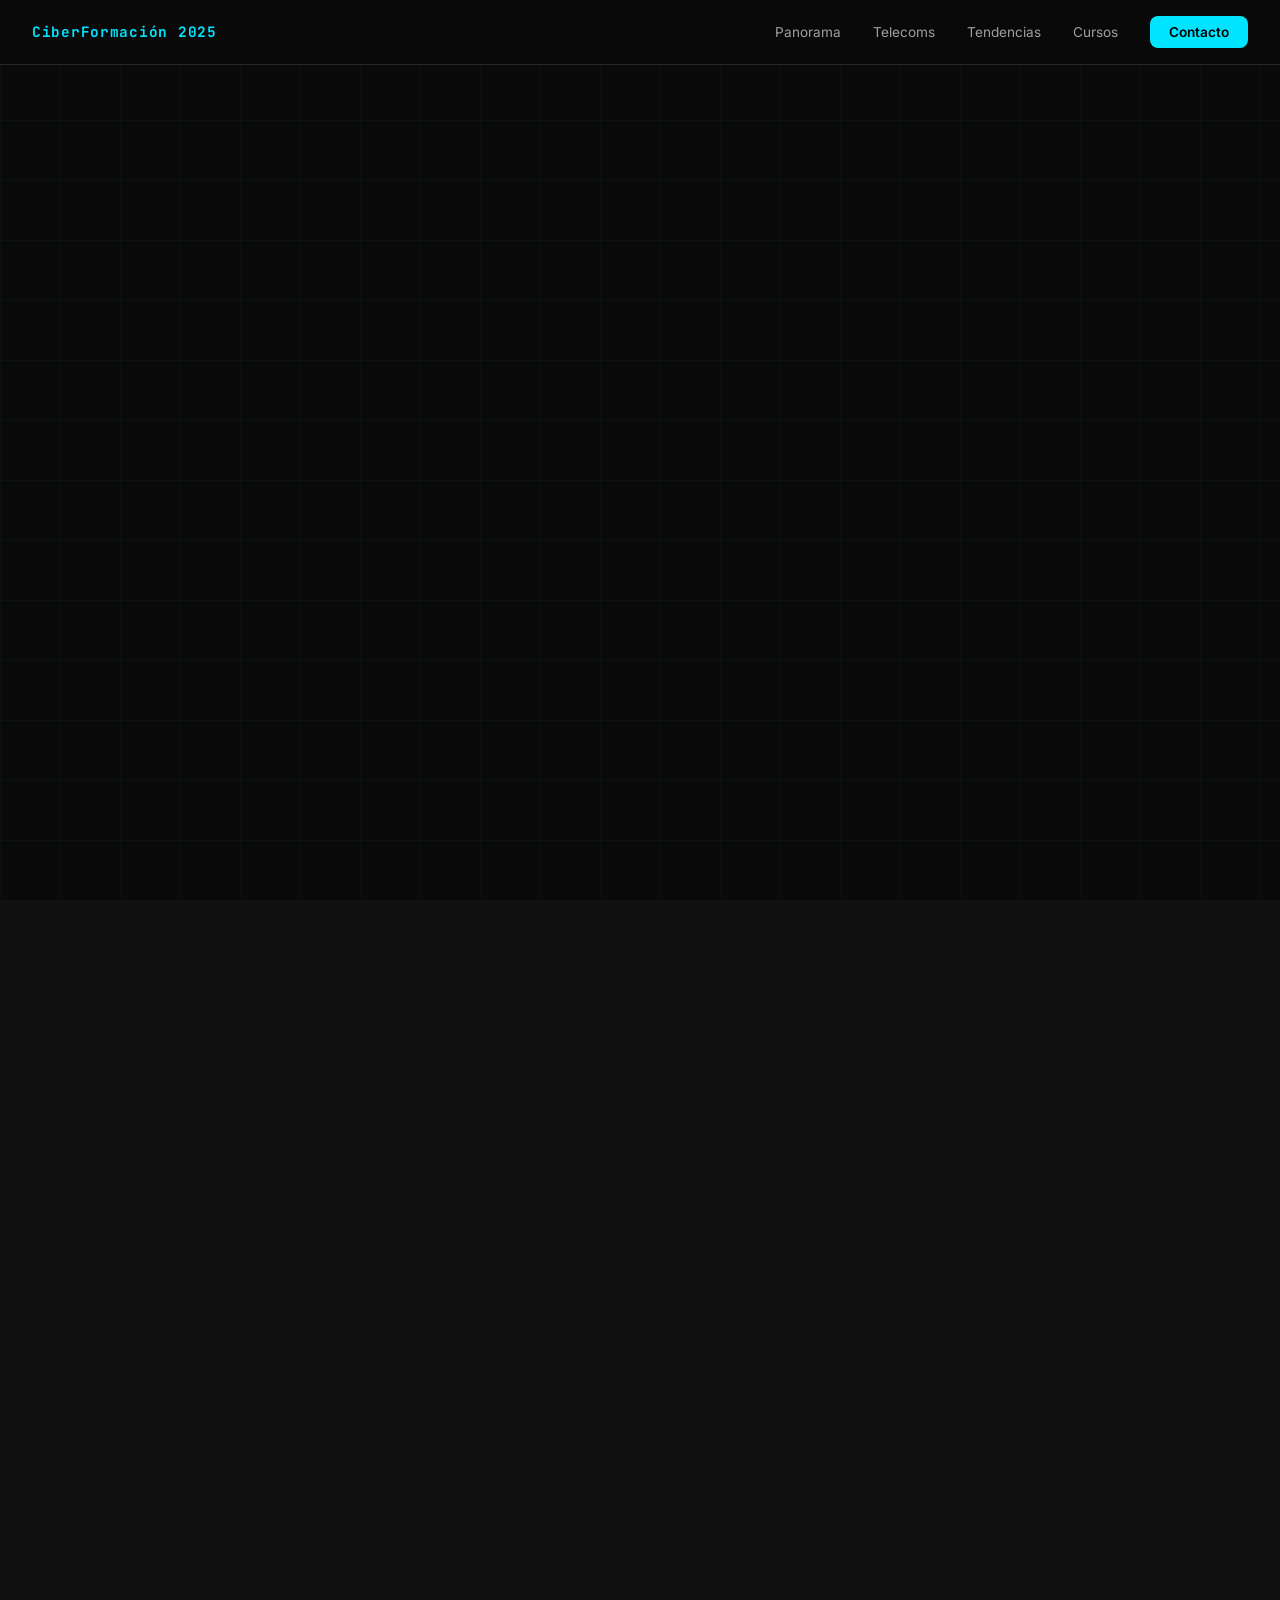
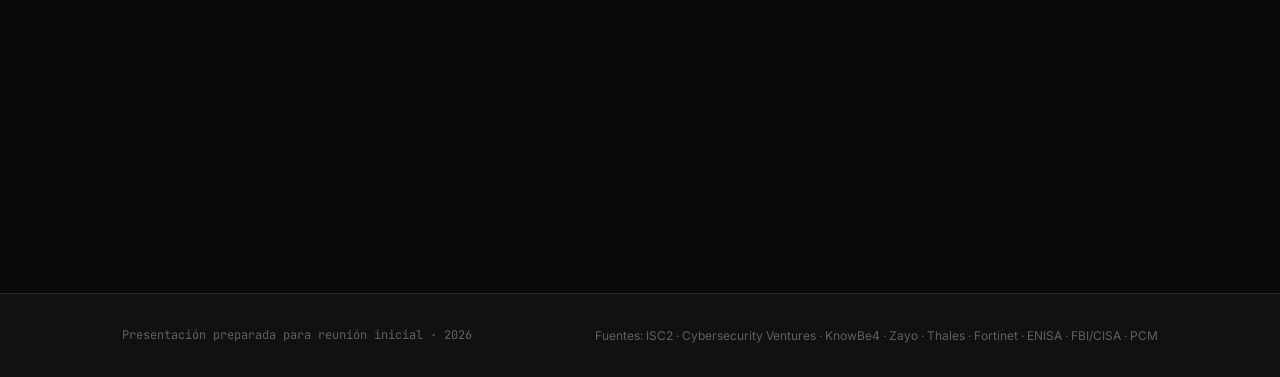
==== commit b0136380: "feat: add CTA section with 3-step next actions and footer" ====
--- a/index.html
+++ b/index.html
@@ -307,7 +307,45 @@
 
     <!-- Sección 7: PRÓXIMOS PASOS -->
     <section class="section contacto" id="contacto">
-    </section>
+      <div class="container">
+        <div class="cta-block reveal">
+          <span class="section__label">06 · Próximos Pasos</span>
+          <h2 class="cta-block__title">El momento de actuar<br />es <span class="hero__highlight">ahora</span></h2>
+          <p class="cta-block__desc">
+            La demanda de profesionales certificados en ciberseguridad crece un 33% anual en la región.<br />
+            Propongo una segunda reunión técnica para co-diseñar el primer curso piloto.
+          </p>
+          <div class="cta-block__steps">
+            <div class="cta-step">
+              <div class="cta-step__num mono">01</div>
+              <div class="cta-step__text">Reunión técnica de 90 min para definir perfil de estudiante objetivo y modalidad</div>
+            </div>
+            <div class="cta-step">
+              <div class="cta-step__num mono">02</div>
+              <div class="cta-step__text">Diseño curricular del primer curso piloto con estándares internacionales</div>
+            </div>
+            <div class="cta-step">
+              <div class="cta-step__num mono">03</div>
+              <div class="cta-step__text">Plan de certificación y alianzas estratégicas (EC-Council, ISC2, ISACA)</div>
+            </div>
+          </div>
+          <a href="mailto:oscar.llerena.c@gmail.com?subject=Reunión técnica — Cursos de Ciberseguridad" class="hero__cta">
+            Agendar reunión técnica →
+          </a>
+        </div>
+      </div>
+    </section>
+
+    <footer class="footer">
+      <div class="container footer__inner">
+        <span class="mono" style="color: var(--text-muted); font-size: 0.75rem;">
+          Presentación preparada para reunión inicial · 2026
+        </span>
+        <span style="color: var(--text-muted); font-size: 0.75rem;">
+          Fuentes: ISC2 · Cybersecurity Ventures · KnowBe4 · Zayo · Thales · Fortinet · ENISA · FBI/CISA · PCM
+        </span>
+      </div>
+    </footer>
   </main>
 
   <script src="assets/js/main.js"></script>
--- a/assets/css/style.css
+++ b/assets/css/style.css
@@ -609,3 +609,73 @@
   padding: 0.2rem 0.6rem;
   border-radius: 999px;
 }
+
+/* ===== CTA / PRÓXIMOS PASOS ===== */
+.contacto {
+  background: var(--bg-primary);
+  text-align: center;
+}
+
+.cta-block {
+  max-width: 720px;
+  margin: 0 auto;
+}
+
+.cta-block__title {
+  font-size: clamp(2rem, 4vw, 3.5rem);
+  margin-bottom: 1.5rem;
+}
+
+.cta-block__desc {
+  color: var(--text-secondary);
+  font-size: 1rem;
+  line-height: 1.7;
+  margin-bottom: 3rem;
+}
+
+.cta-block__steps {
+  display: flex;
+  flex-direction: column;
+  gap: 1rem;
+  margin-bottom: 3rem;
+  text-align: left;
+}
+
+.cta-step {
+  display: flex;
+  gap: 1.5rem;
+  align-items: flex-start;
+  padding: 1.2rem 1.5rem;
+  background: var(--bg-card);
+  border: 1px solid var(--border);
+  border-radius: var(--radius);
+}
+
+.cta-step__num {
+  font-size: 1.2rem;
+  font-weight: 700;
+  color: var(--accent-cyan);
+  flex-shrink: 0;
+}
+
+.cta-step__text {
+  font-size: 0.92rem;
+  color: var(--text-secondary);
+  line-height: 1.5;
+  padding-top: 0.15rem;
+}
+
+/* ===== FOOTER ===== */
+.footer {
+  border-top: 1px solid var(--border);
+  padding: 2rem 0;
+  background: var(--bg-secondary);
+}
+
+.footer__inner {
+  display: flex;
+  justify-content: space-between;
+  align-items: center;
+  flex-wrap: wrap;
+  gap: 1rem;
+}
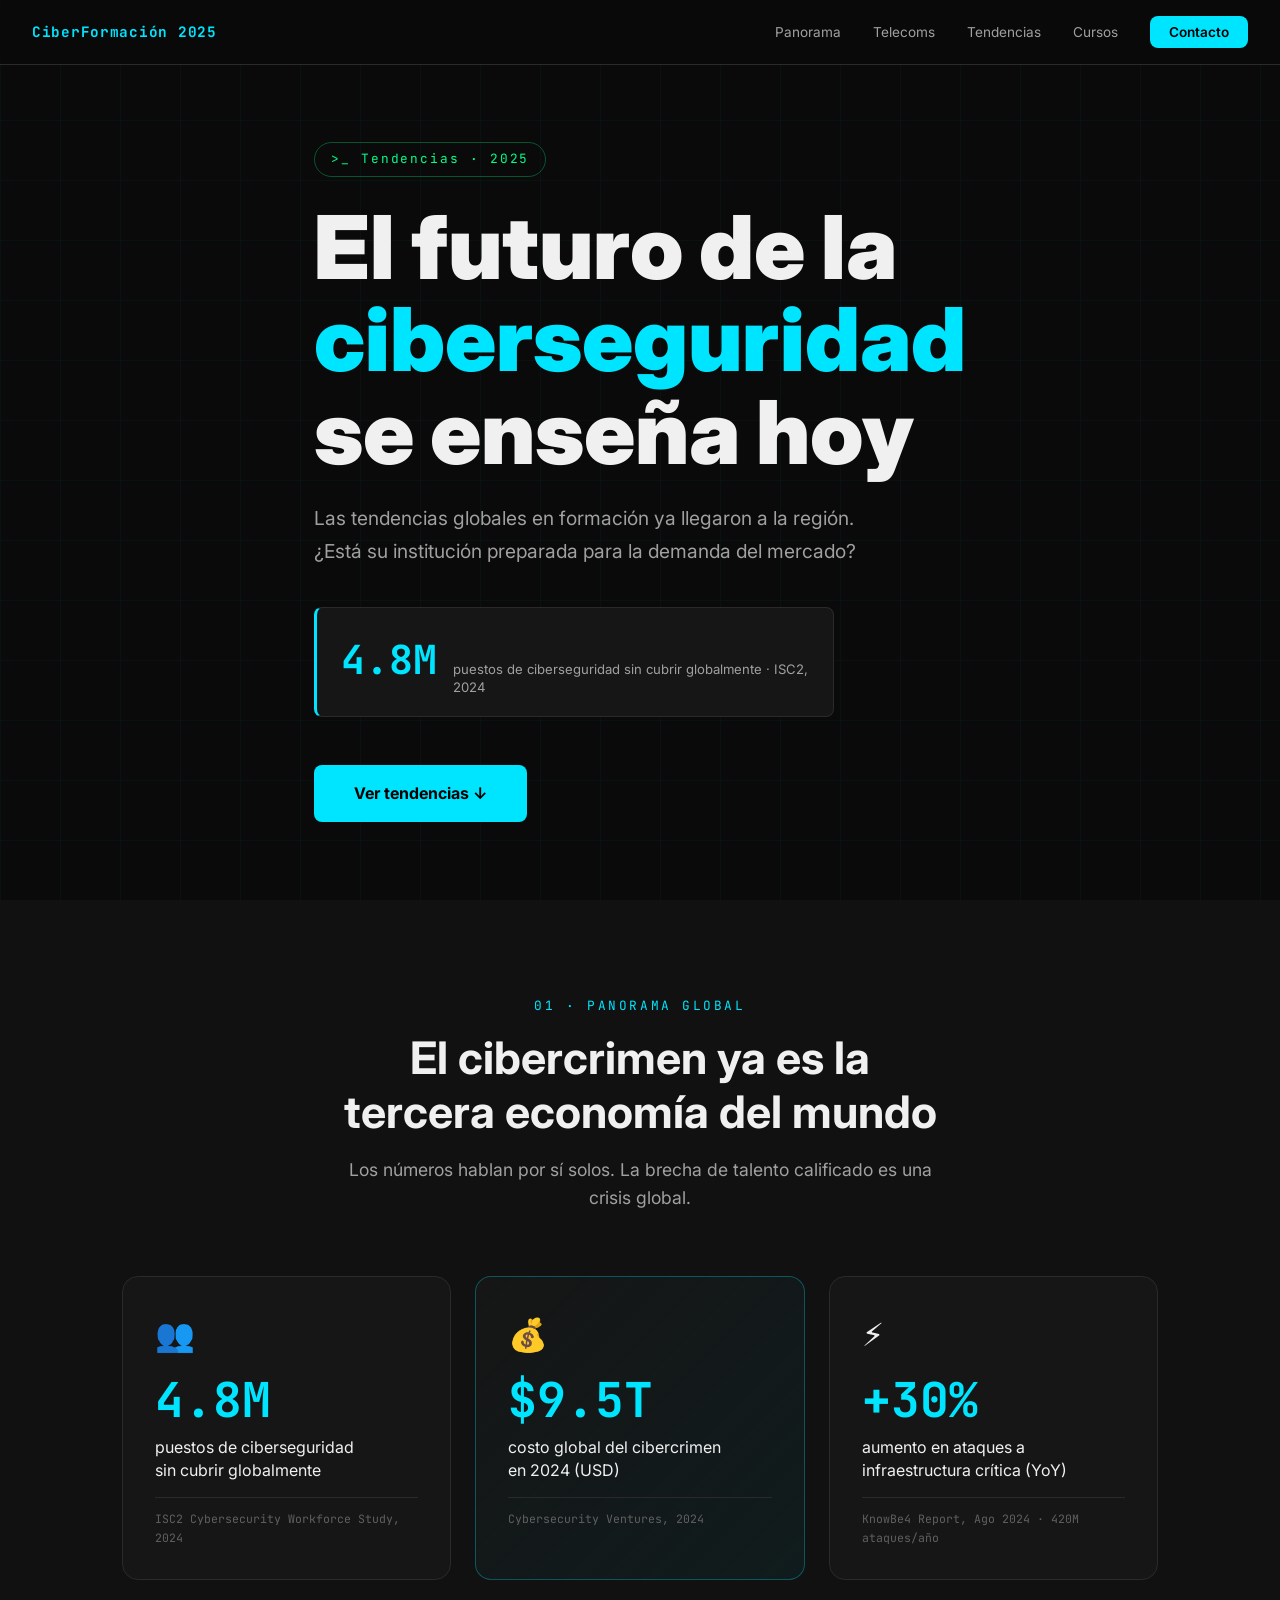
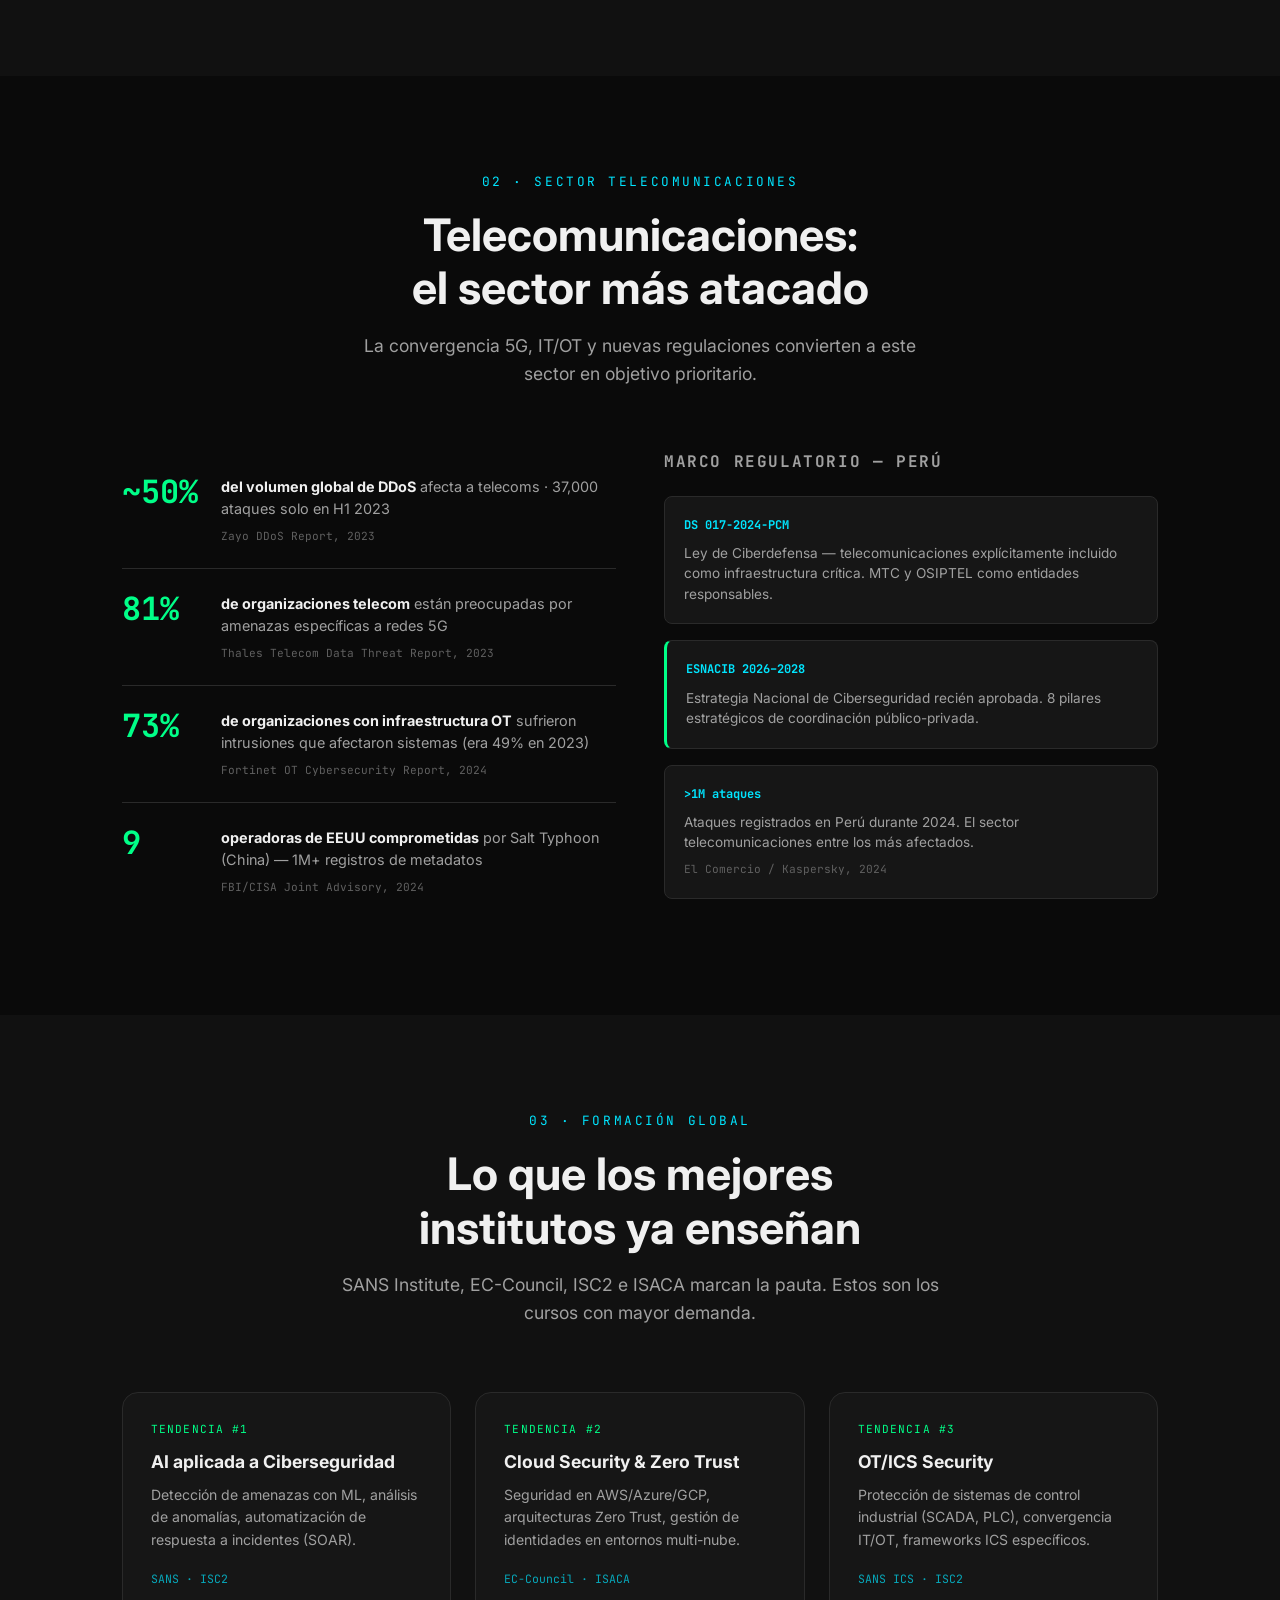
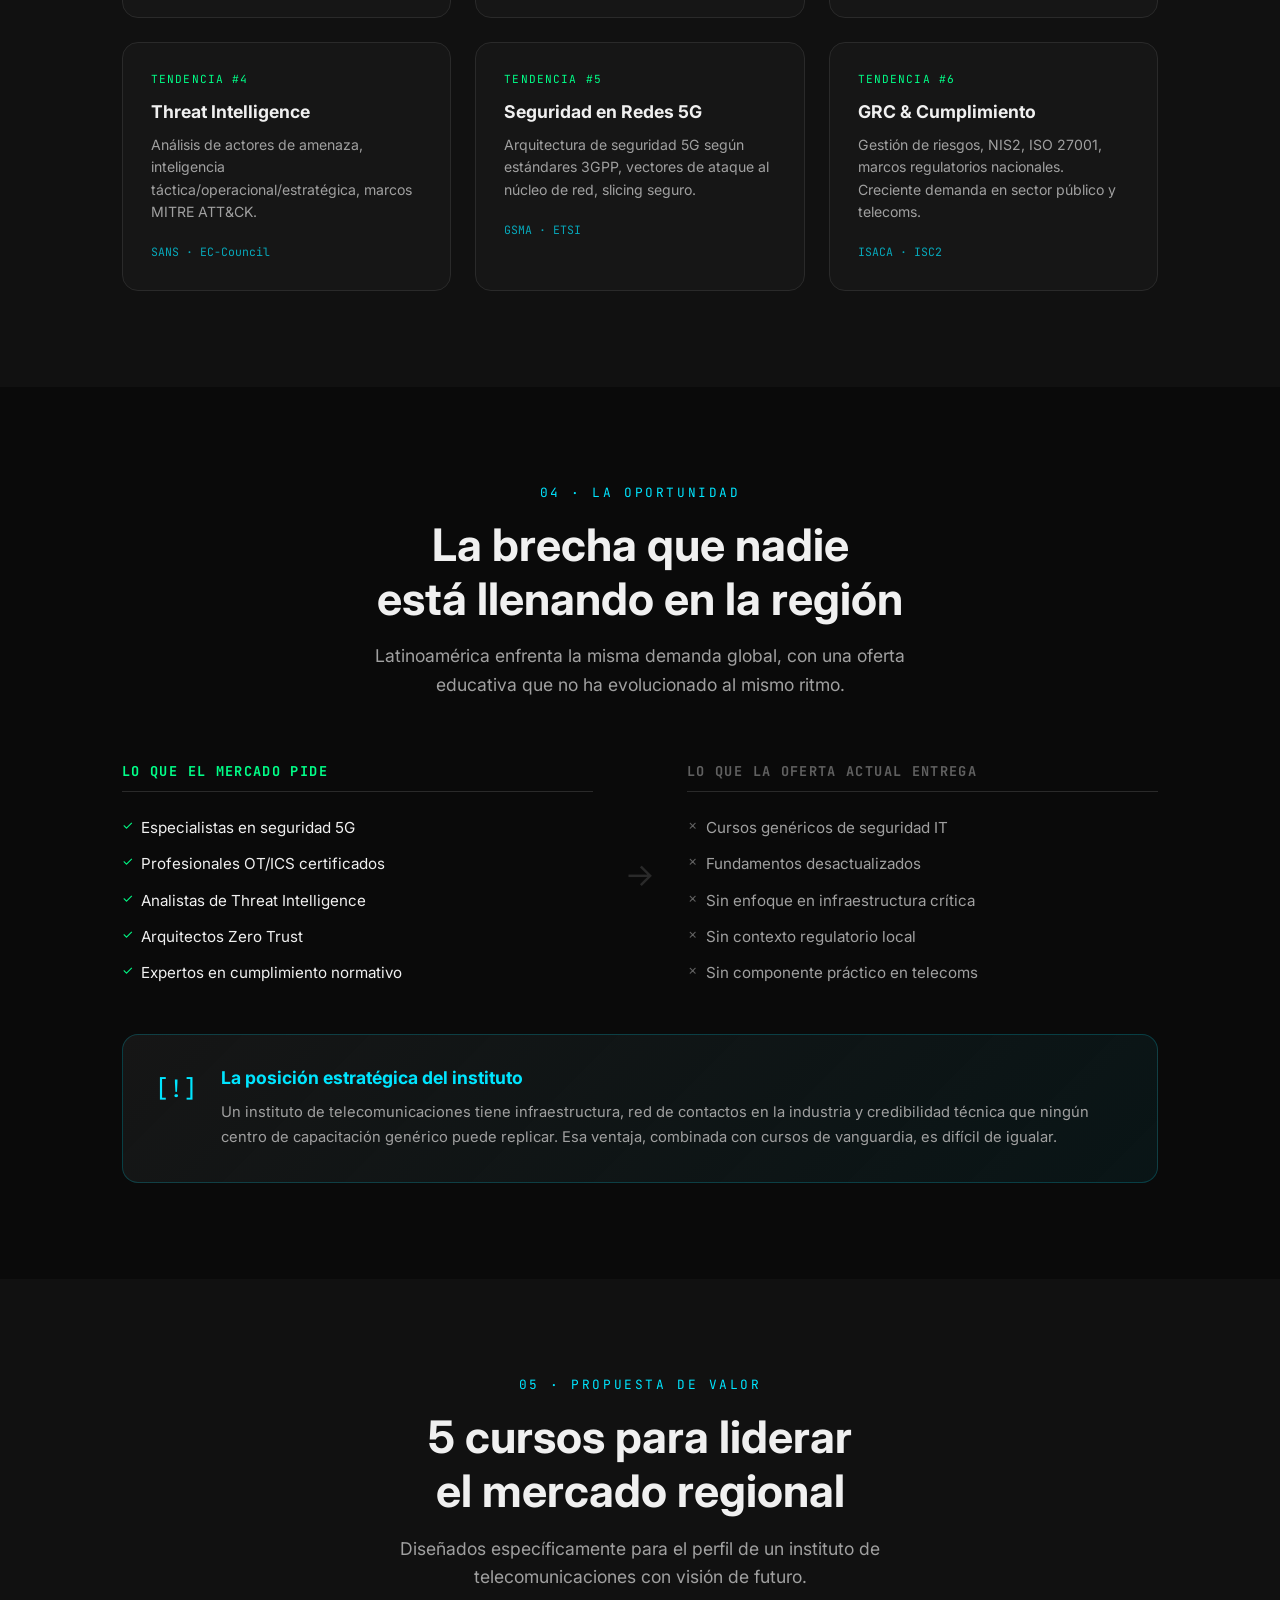
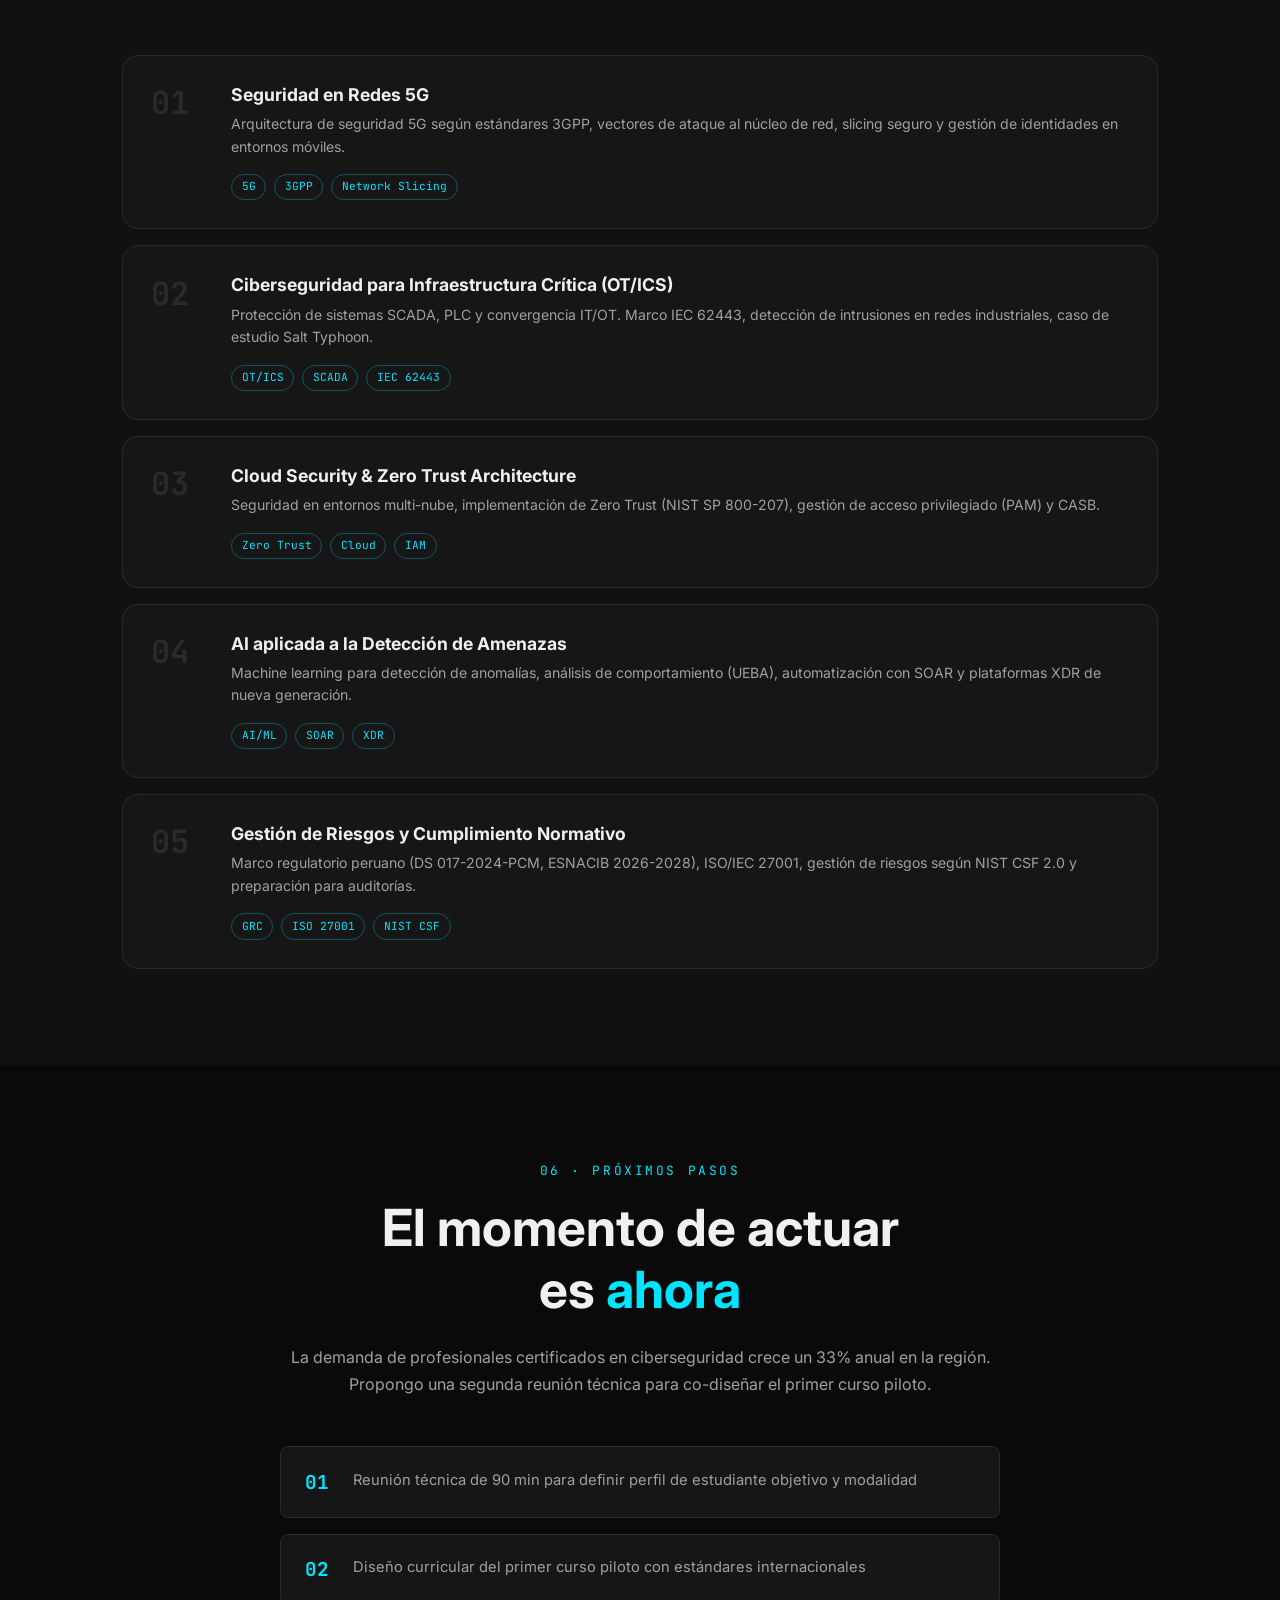
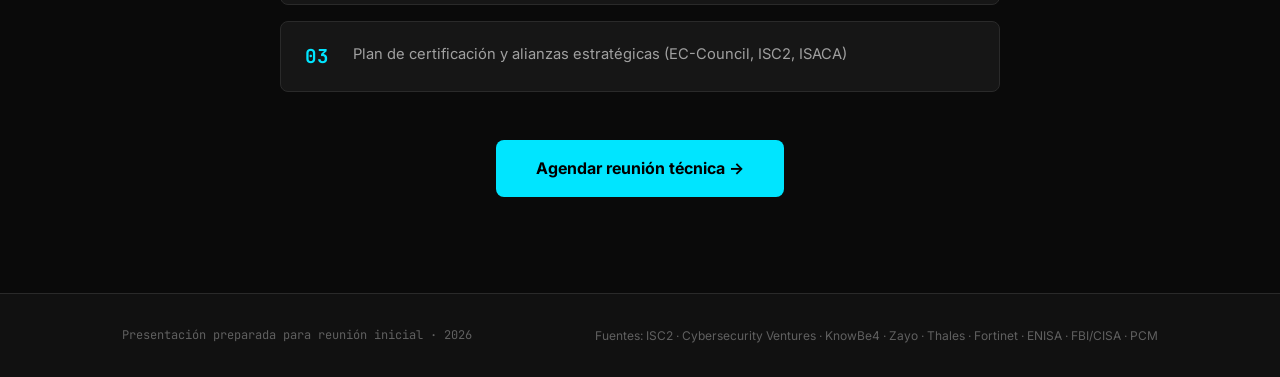
==== commit 03190b42: "fix: footer outside main, null-guard on nav, remove inline styles" ====
--- a/index.html
+++ b/index.html
@@ -336,17 +336,18 @@
       </div>
     </section>
 
-    <footer class="footer">
-      <div class="container footer__inner">
-        <span class="mono" style="color: var(--text-muted); font-size: 0.75rem;">
-          Presentación preparada para reunión inicial · 2026
-        </span>
-        <span style="color: var(--text-muted); font-size: 0.75rem;">
-          Fuentes: ISC2 · Cybersecurity Ventures · KnowBe4 · Zayo · Thales · Fortinet · ENISA · FBI/CISA · PCM
-        </span>
-      </div>
-    </footer>
   </main>
+
+  <footer class="footer">
+    <div class="container footer__inner">
+      <span class="footer__text mono">
+        Presentación preparada para reunión inicial · 2026
+      </span>
+      <span class="footer__text">
+        Fuentes: ISC2 · Cybersecurity Ventures · KnowBe4 · Zayo · Thales · Fortinet · ENISA · FBI/CISA · PCM
+      </span>
+    </div>
+  </footer>
 
   <script src="assets/js/main.js"></script>
 </body>
--- a/assets/css/style.css
+++ b/assets/css/style.css
@@ -679,3 +679,27 @@
   flex-wrap: wrap;
   gap: 1rem;
 }
+
+/* ===== RESPONSIVE ===== */
+@media (max-width: 768px) {
+  .section { padding: 4rem 0; }
+  .stats-grid { grid-template-columns: 1fr; }
+  .courses-trend-grid { grid-template-columns: 1fr; }
+  .brecha__comparison { flex-direction: column; }
+  .brecha__arrow { display: none; }
+  .proposed-course { flex-direction: column; gap: 1rem; }
+  .proposed-course__num { font-size: 1.2rem; }
+  .footer__inner { flex-direction: column; text-align: center; }
+  .hero { padding: 7rem 0 3rem; }
+}
+
+@media (max-width: 480px) {
+  .container { padding: 0 1.25rem; }
+  .hero__stat { flex-direction: column; gap: 0.5rem; }
+  .nav { padding: 1rem 1.25rem; }
+}
+
+.footer__text {
+  color: var(--text-muted);
+  font-size: 0.75rem;
+}
